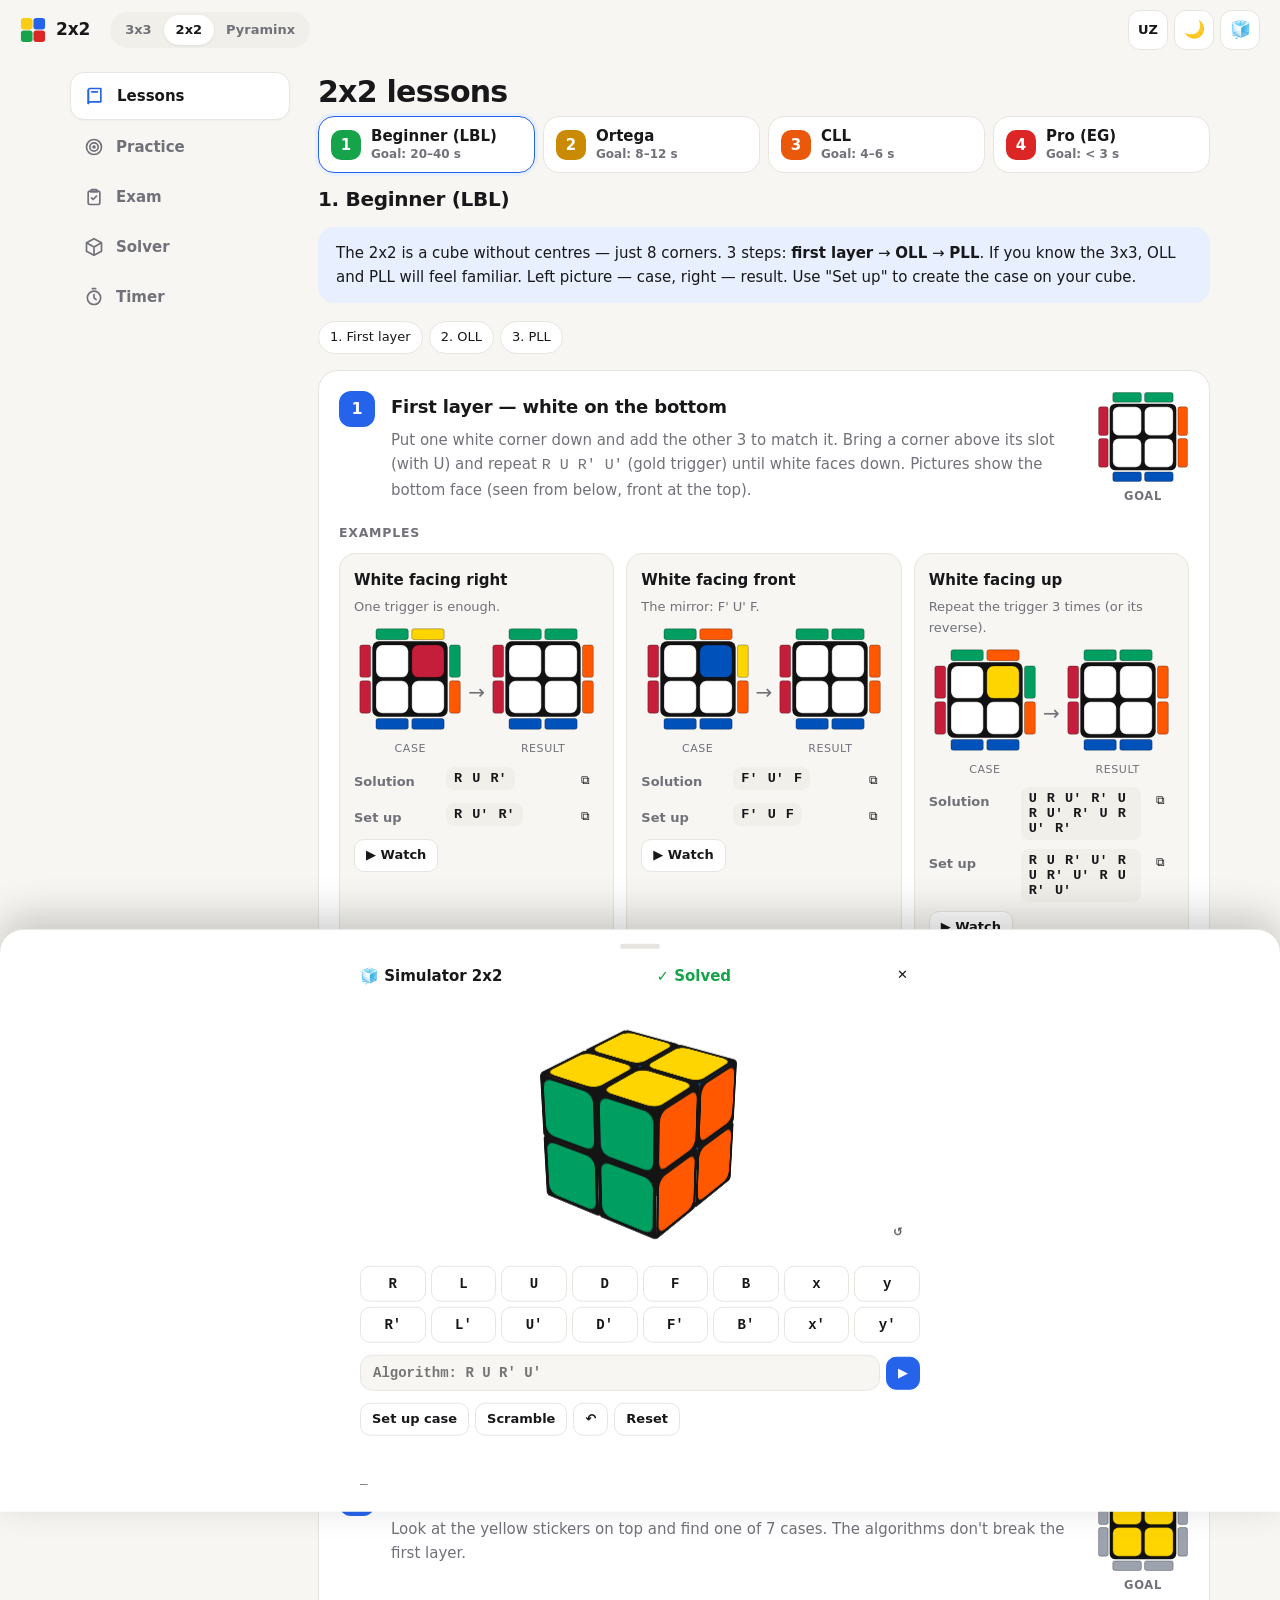
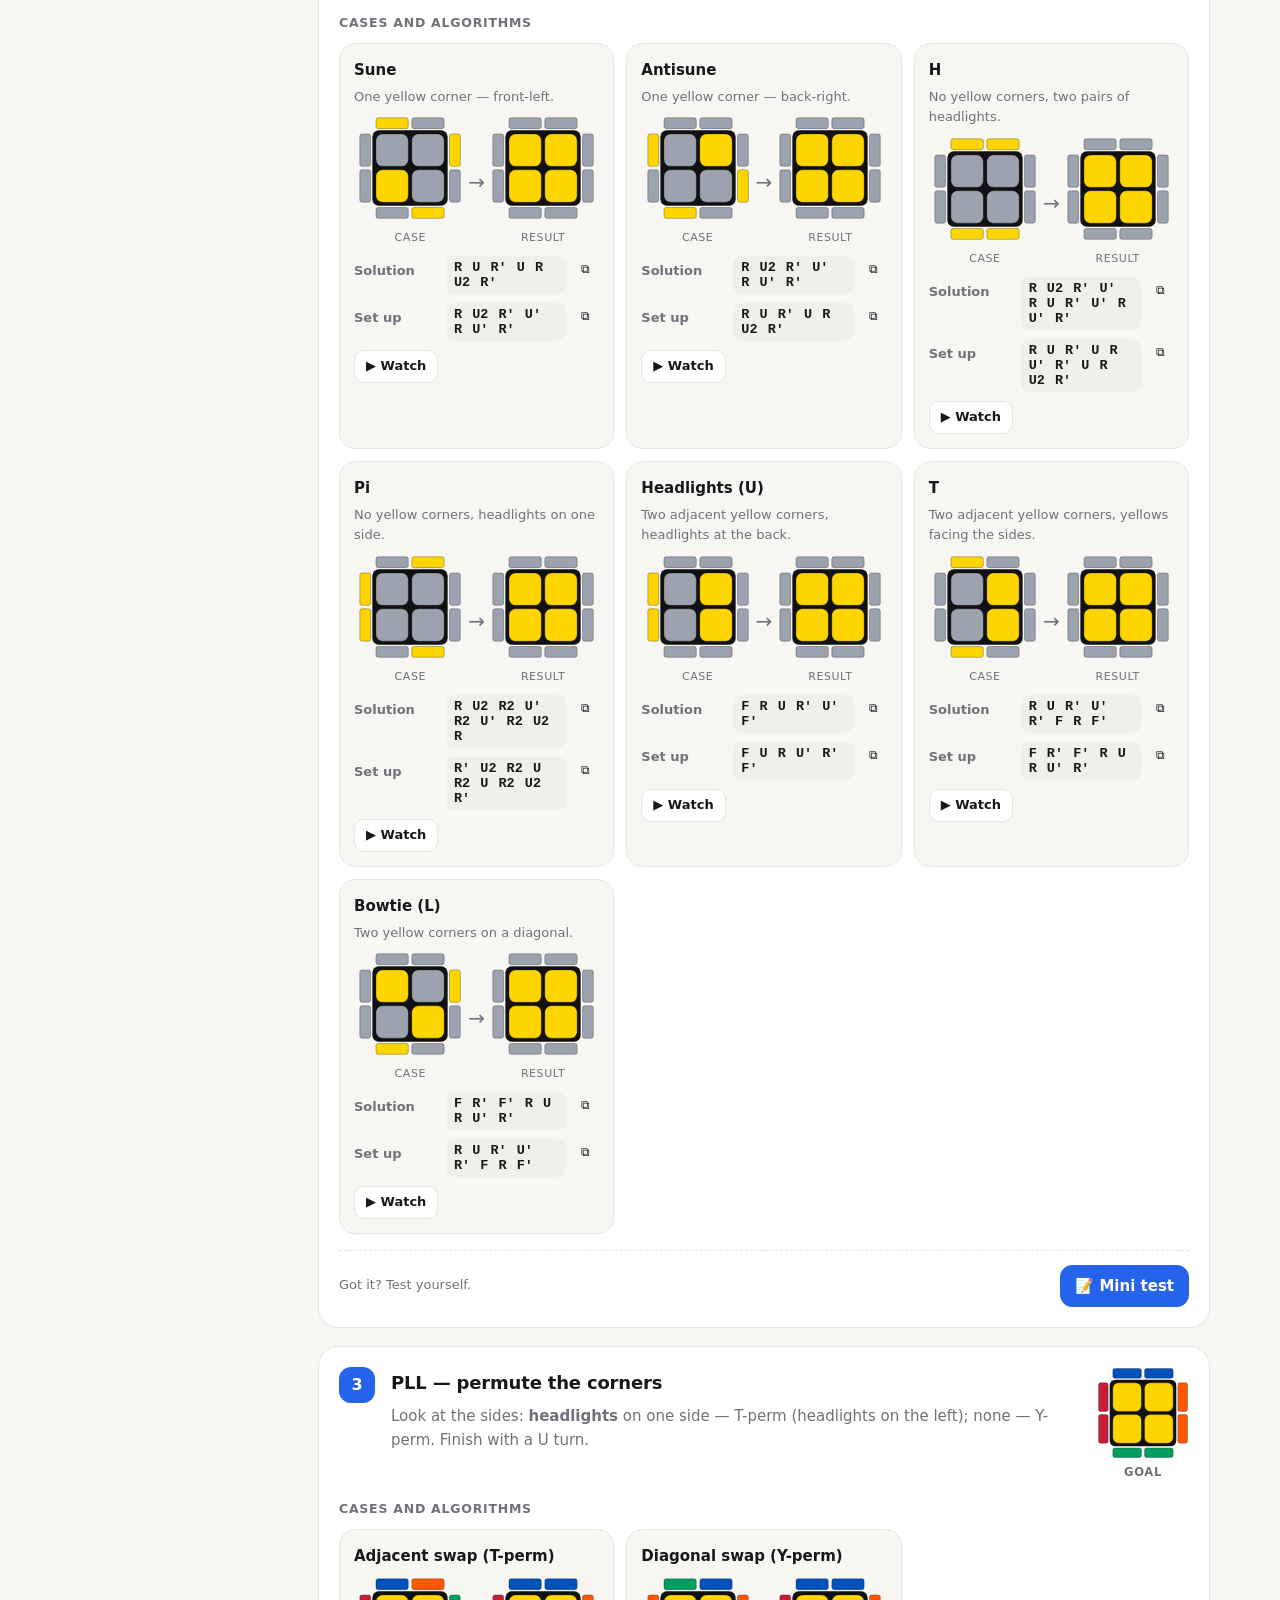
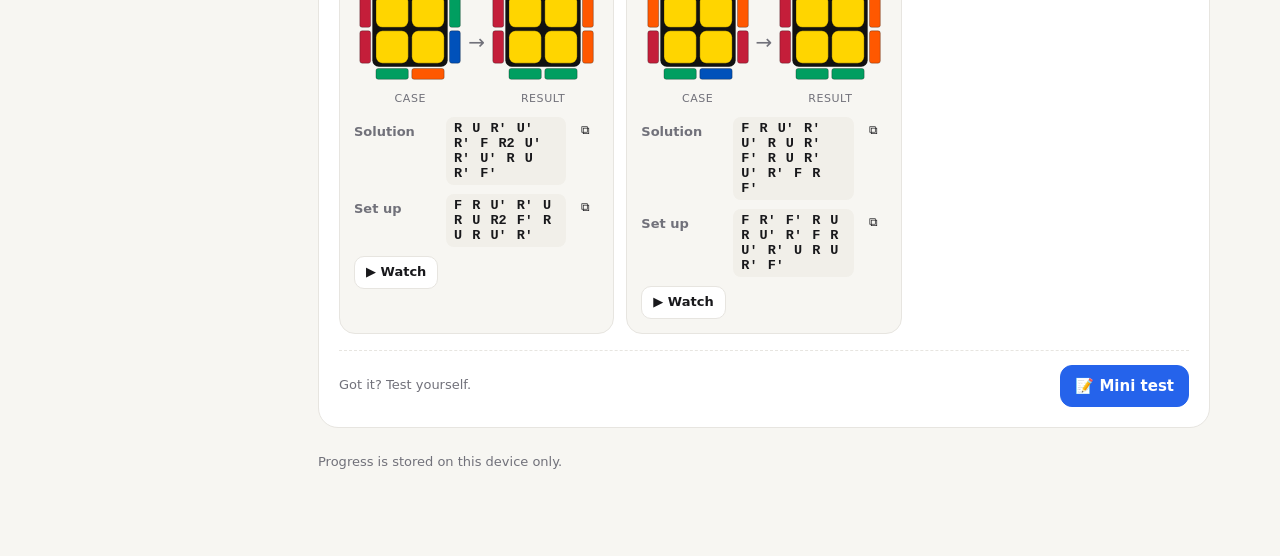
==== 2x2.html @ b39b27b1 "Add files via upload" ====
<!DOCTYPE html>
<html lang="uz">
<head>
<meta charset="utf-8">
<meta name="viewport" content="width=device-width, initial-scale=1, viewport-fit=cover">
<title>2x2 — Speedcubing trener</title>
<meta name="theme-color" content="#f7f6f2">
<link rel="stylesheet" href="css/pyra.css">
<link rel="stylesheet" href="css/learn.css">
<link rel="manifest" href="manifest.json">
<meta name="mobile-web-app-capable" content="yes">
<meta name="apple-mobile-web-app-capable" content="yes">
<meta name="apple-mobile-web-app-title" content="Cube trener">
<link rel="icon" type="image/png" sizes="192x192" href="icons/icon-192.png">
<link rel="apple-touch-icon" href="icons/apple-touch-icon.png">
</head>
<body class="c2">
<div class="topbar">
  <div class="brand"><svg viewBox="0 0 28 28"><rect x="1" y="1" width="12.5" height="12.5" rx="3" fill="#facc15"/><rect x="14.5" y="1" width="12.5" height="12.5" rx="3" fill="#2563eb"/><rect x="1" y="14.5" width="12.5" height="12.5" rx="3" fill="#16a34a"/><rect x="14.5" y="14.5" width="12.5" height="12.5" rx="3" fill="#dc2626"/></svg><span class="nm">2x2</span></div>
  <nav class="switch"><a href="index.html">3x3</a><a href="2x2.html" class="on">2x2</a><a href="pyraminx.html">Pyraminx</a></nav>
  <div class="tools"><button id="langBtn" style="font-size:13px;font-weight:750"></button><button id="thBtn"></button><button id="simBtn">🧊</button></div>
</div>
<div class="layout">
  <nav class="rail" id="rail"></nav>
  <main>
    <section class="view" id="v-lessons"></section>
    <section class="view" id="v-drill"></section>
    <section class="view" id="v-exam"></section>
    <section class="view" id="v-solver"></section>
    <section class="view" id="v-timer"></section>
    <footer id="foot"></footer>
  </main>
</div>
<nav class="pill" id="pill"></nav>
<div class="sheet" id="sheet"></div>
<div class="modal" id="modal"><div class="box" id="mbox"></div></div>
<script src="js/core/core.js"></script>
<script src="js/cube3/model.js"></script>
<script src="js/cube2/solver.js"></script>
<script src="js/cube2/data.js"></script>
<script src="js/core/learn.js"></script>
<script src="js/cube2/lessons.js"></script>
<script src="js/cube2/app.js"></script>
<script>if('serviceWorker' in navigator){window.addEventListener('load',()=>navigator.serviceWorker.register('sw.js').catch(()=>{}));}</script>
</body>
</html>
---- css/pyra.css ----
:root{
  --mono:ui-monospace,SFMono-Regular,Menlo,Consolas,"Liberation Mono",monospace;
  --bg:#f7f6f2; --surface:#ffffff; --ink:#18181b; --muted:#71717a; --line:#e7e5e0; --soft:#f1efe9;
  --accent:#7c3aed; --accent-soft:#f1eafe; --ok:#16a34a; --ok-soft:#e8f7ee; --bad:#dc2626; --bad-soft:#fdecec;
  --lv1:#16a34a; --lv2:#ca8a04; --lv3:#ea580c; --lv4:#dc2626; --r:20px;
}
:root[data-theme=dark]{ --bg:#0f0f12; --surface:#18181c; --ink:#ededf0; --muted:#9a9aa6; --line:#2a2a31; --soft:#222228;
  --accent:#a78bfa; --accent-soft:#251d3a; --ok:#4ade80; --ok-soft:#13261a; --bad:#f87171; --bad-soft:#2c1616; }
*{box-sizing:border-box}
html,body{margin:0;background:var(--bg);color:var(--ink);font:15px/1.6 system-ui,-apple-system,"Segoe UI",Roboto,sans-serif;-webkit-tap-highlight-color:transparent}
a{color:var(--accent)}
button{font:inherit;cursor:pointer;color:var(--ink);background:var(--surface);border:1px solid var(--line);border-radius:12px;padding:8px 14px;font-weight:550}
button:hover{border-color:var(--muted)}
button.pri{background:var(--accent);border-color:var(--accent);color:#fff}
button.ghost{background:transparent;border-color:transparent}
button.sm{padding:5px 11px;font-size:13px;border-radius:10px}
button:disabled{opacity:.45;cursor:default}
code,.alg{font-family:var(--mono)}
.alg{display:inline-block;background:var(--soft);border-radius:10px;padding:5px 10px;font-weight:600;font-size:14px;word-spacing:3px}
.muted{color:var(--muted)}
.row{display:flex;gap:10px;align-items:center;flex-wrap:wrap}
/* ---------- shell ---------- */
.topbar{position:sticky;top:0;z-index:20;display:flex;align-items:center;gap:12px;padding:calc(10px + env(safe-area-inset-top)) 20px 10px;background:color-mix(in srgb,var(--bg) 85%,transparent);backdrop-filter:blur(12px)}
.brand{display:flex;align-items:center;gap:10px;font-weight:750;font-size:17px;letter-spacing:-.01em}
.brand svg{width:26px;height:26px}
.switch{display:inline-flex;background:var(--soft);border-radius:999px;padding:3px;margin-left:8px}
.switch a{padding:5px 12px;border-radius:999px;text-decoration:none;color:var(--muted);font-size:13px;font-weight:650;white-space:nowrap}
.switch a.on{background:var(--surface);color:var(--ink);box-shadow:0 1px 3px rgba(0,0,0,.08)}
.tools{margin-left:auto;display:flex;gap:6px}
.tools button{width:40px;height:40px;padding:0;border-radius:12px;display:flex;align-items:center;justify-content:center;font-size:17px}
.layout{display:grid;grid-template-columns:220px 1fr;gap:28px;max-width:1180px;margin:0 auto;padding:8px 20px 60px}
.rail{position:sticky;top:72px;align-self:start;display:flex;flex-direction:column;gap:4px}
.rail a{display:flex;align-items:center;gap:12px;padding:11px 14px;border-radius:14px;text-decoration:none;color:var(--muted);font-weight:600}
.rail a svg{width:20px;height:20px}
.rail a.on{background:var(--surface);color:var(--ink);box-shadow:0 1px 2px rgba(0,0,0,.04);border:1px solid var(--line)}
.rail a.on svg{color:var(--accent)}
.pill{display:none}
main{min-width:0}
section.view{display:none;animation:fade .2s ease} section.view.on{display:block}
@keyframes fade{from{opacity:0;transform:translateY(4px)}to{opacity:1;transform:none}}
h1{font-size:30px;letter-spacing:-.025em;margin:6px 0 6px;line-height:1.2}
h2{font-size:20px;letter-spacing:-.015em;margin:30px 0 12px}
h3{font-size:16px;margin:0 0 6px}
.lead{color:var(--muted);max-width:640px;margin:0 0 22px}
.card{background:var(--surface);border:1px solid var(--line);border-radius:var(--r);padding:20px}
.grid{display:grid;gap:14px}
.g2{grid-template-columns:repeat(auto-fit,minmax(280px,1fr))}
.g3{grid-template-columns:repeat(auto-fill,minmax(210px,1fr))}
footer{color:var(--muted);font-size:13px;padding:24px 0}
@media (max-width:820px){
  .layout{grid-template-columns:1fr;padding:4px 16px calc(110px + env(safe-area-inset-bottom))}
  .rail{display:none}
  .pill{display:flex;position:fixed;left:50%;transform:translateX(-50%);bottom:calc(14px + env(safe-area-inset-bottom));z-index:30;gap:2px;padding:6px;border-radius:24px;background:color-mix(in srgb,var(--surface) 88%,transparent);backdrop-filter:blur(14px);border:1px solid var(--line);box-shadow:0 8px 28px rgba(0,0,0,.14)}
  .pill a{display:flex;align-items:center;gap:6px;padding:10px 13px;border-radius:18px;color:var(--muted);text-decoration:none;font-weight:650;font-size:13px}
  .pill a svg{width:22px;height:22px}
  .pill a span{display:none}
  .pill a.on{background:var(--accent);color:#fff}
  .pill a.on span{display:inline}
  .switch a{padding:5px 9px}
  .brand .nm{display:none}
  h1{font-size:25px}
  .tools button{width:38px;height:38px}
}
/* ---------- home ---------- */
.hero{display:grid;grid-template-columns:1.1fr 1fr;gap:20px;align-items:center}
@media (max-width:820px){.hero{grid-template-columns:1fr}}
.p3d{width:100%;touch-action:none;cursor:grab;display:flex;align-items:center;justify-content:center}
.p3d svg{width:100%;height:100%}
.levels{display:grid;gap:12px}
.lvl{display:flex;gap:16px;align-items:center;padding:16px 18px;border-radius:var(--r);background:var(--surface);border:1px solid var(--line);cursor:pointer;text-align:left;width:100%}
.lvl:hover{border-color:var(--muted)}
.lvl .dot{width:44px;height:44px;border-radius:14px;display:flex;align-items:center;justify-content:center;font-weight:800;color:#fff;flex:none;font-size:17px}
.lvl .t{font-weight:700}
.lvl .s{color:var(--muted);font-size:13.5px}
.lvl .goal{margin-left:auto;text-align:right;font-size:12.5px;color:var(--muted);white-space:nowrap}
.bar{height:5px;background:var(--soft);border-radius:99px;overflow:hidden;margin-top:6px}
.bar i{display:block;height:100%;border-radius:99px}
.stats{display:flex;gap:26px;flex-wrap:wrap}
.stats b{display:block;font-size:24px;letter-spacing:-.02em}
.stats span{font-size:12px;color:var(--muted);text-transform:uppercase;letter-spacing:.06em}
/* ---------- segmented ---------- */
.seg{display:inline-flex;background:var(--soft);border-radius:14px;padding:4px;gap:2px;margin-bottom:20px;max-width:100%;overflow-x:auto}
.seg button{border:0;background:transparent;border-radius:11px;padding:7px 14px;color:var(--muted);font-weight:650;white-space:nowrap;display:flex;align-items:center;gap:7px}
.seg button.on{background:var(--surface);color:var(--ink);box-shadow:0 1px 3px rgba(0,0,0,.08)}
.seg .d{width:9px;height:9px;border-radius:50%}
/* ---------- lessons ---------- */
.lvhead{display:flex;gap:16px;align-items:flex-start;margin-bottom:8px}
.timeline{position:relative;margin:8px 0 0;padding:0;list-style:none}
.timeline li{position:relative;padding:0 0 22px 46px}
.timeline li::before{content:'';position:absolute;left:15px;top:30px;bottom:0;width:2px;background:var(--line)}
.timeline li:last-child::before{display:none}
.timeline .n{position:absolute;left:0;top:0;width:32px;height:32px;border-radius:50%;background:var(--accent-soft);color:var(--accent);font-weight:800;display:flex;align-items:center;justify-content:center;font-size:14px}
.timeline h3{margin-top:4px}
.timeline p{margin:4px 0;color:var(--muted)}
.case{display:flex;flex-direction:column;gap:8px;padding:16px}
.case .pic{display:flex;justify-content:center}
.case .nm{font-weight:700}
.algrow{display:flex;gap:6px;align-items:flex-start}
.chiprow{display:flex;gap:6px;flex-wrap:wrap}
.chip{display:inline-flex;align-items:center;gap:6px;border:1px solid var(--line);border-radius:999px;padding:5px 12px;font-size:13.5px;cursor:pointer;background:var(--surface);user-select:none}
.chip.on{border-color:var(--accent);background:var(--accent-soft);color:var(--ink)}
.chip input{display:none}
.note{background:var(--accent-soft);border-radius:14px;padding:12px 16px;margin:14px 0}
.tbl{width:100%;border-collapse:collapse;font-size:14px}
.tbl td,.tbl th{padding:8px 6px;border-bottom:1px solid var(--line);text-align:left}
.tbl th{font-size:12px;color:var(--muted);text-transform:uppercase;letter-spacing:.05em}
.tbl td:first-child{font:700 15px var(--mono);white-space:nowrap}
/* ---------- drill ---------- */
.stage{display:flex;flex-direction:column;align-items:center;gap:14px;padding:26px}
.answers{display:grid;grid-template-columns:repeat(auto-fill,minmax(140px,1fr));gap:8px;width:100%}
.answers button{padding:12px 8px;font-size:13.5px}
.answers .right{background:var(--ok-soft);border-color:var(--ok);color:var(--ok)}
.answers .wrong{background:var(--bad-soft);border-color:var(--bad);color:var(--bad)}
.verdict{font-weight:750;font-size:17px}
.ok{color:var(--ok)} .no{color:var(--bad)}
/* ---------- solver ---------- */
.netin svg{max-width:100%;height:auto}
.netin polygon.hit{cursor:pointer}
.palette{display:flex;gap:10px;justify-content:center}
.palette button{width:48px;height:48px;border-radius:14px;padding:0;border:2px solid rgba(0,0,0,.15)}
.palette button.on{outline:3px solid var(--accent);outline-offset:2px}
.steps .st{display:flex;gap:12px;padding:10px;border-radius:12px;cursor:pointer}
.steps .st.cur{background:var(--accent-soft)}
.steps .num{flex:none;width:26px;height:26px;border-radius:50%;background:var(--soft);display:flex;align-items:center;justify-content:center;font-size:12px;font-weight:800}
.steps .st.cur .num{background:var(--accent);color:#fff}
.tokens{display:flex;flex-wrap:wrap;gap:4px;justify-content:center}
.tokens span{font:600 15px var(--mono);padding:4px 8px;border-radius:8px;background:var(--soft)}
.tokens span.done{opacity:.4} .tokens span.cur{background:var(--accent);color:#fff}
.err{background:var(--bad-soft);color:var(--bad);border-radius:12px;padding:10px 14px}
/* ---------- timer ---------- */
.timer{user-select:none;-webkit-user-select:none;touch-action:none;text-align:center;padding:54px 10px;border-radius:var(--r);background:var(--surface);border:1px solid var(--line)}
.timer .t{font:750 clamp(60px,14vw,120px)/1 var(--mono);letter-spacing:-.04em}
.timer.ready .t{color:var(--ok)} .timer.hold .t{color:var(--bad)} .timer.insp .t{color:var(--accent)}
.scr{font:650 clamp(17px,2.6vw,22px)/1.5 var(--mono);text-align:center;word-spacing:5px}
.times{max-height:320px;overflow:auto}
/* ---------- sheet (simulator) ---------- */
.sheet{position:fixed;inset:auto 0 0 0;z-index:50;background:var(--surface);border-top:1px solid var(--line);border-radius:24px 24px 0 0;box-shadow:0 -12px 40px rgba(0,0,0,.2);transform:translateY(105%);transition:transform .28s ease;max-height:86vh;overflow:auto;padding:14px 18px calc(20px + env(safe-area-inset-bottom))}
.sheet.on{transform:none}
.sheet .grab{width:40px;height:5px;border-radius:9px;background:var(--line);margin:0 auto 10px}
.sheet .inner{max-width:560px;margin:0 auto;display:flex;flex-direction:column;gap:12px}
.mg{display:grid;grid-template-columns:repeat(8,1fr);gap:5px}
.mg button{padding:9px 0;font:650 14px var(--mono);border-radius:10px}
input.txt{flex:1;min-width:0;font:600 14px var(--mono);padding:9px 12px;border-radius:12px;border:1px solid var(--line);background:var(--bg);color:var(--ink)}
.modal{position:fixed;inset:0;background:rgba(0,0,0,.45);display:none;align-items:center;justify-content:center;z-index:60;padding:16px}
.modal.on{display:flex}
.modal .box{background:var(--surface);border-radius:var(--r);max-width:520px;width:100%;padding:20px;max-height:92vh;overflow:auto}
input[type=range]{accent-color:var(--accent);width:180px}
select{font:inherit;padding:8px 12px;border-radius:12px;border:1px solid var(--line);background:var(--surface);color:var(--ink);max-width:100%}
.metro{display:flex;gap:6px;justify-content:center;flex-wrap:wrap}
.metro span{font:700 22px var(--mono);padding:6px 11px;border-radius:10px;background:var(--soft)}
.metro span.cur{background:var(--accent);color:#fff}
.lvl .bar{display:block}
.lvl .s{display:block}
.steps .alg{display:table}
.pill a span{white-space:nowrap}
@media (max-width:820px){
  .lvl .s{display:none}
  .lvl{padding:14px}
}
/* shared 3D cube (2x2) */
.scene{flex:none;perspective:900px;display:flex;align-items:center;justify-content:center;touch-action:none;cursor:grab;border-radius:16px;position:relative}
.cube3d{position:relative;width:0;height:0;transform-style:preserve-3d}
.cubie{position:absolute;left:0;top:0;width:0;height:0;transform-style:preserve-3d}
.face{position:absolute;left:calc(var(--cs) / -2);top:calc(var(--cs) / -2);width:var(--cs);height:var(--cs);background:#141414;border-radius:4px}
.face.st::after{content:'';position:absolute;inset:calc(var(--cs) * .06);border-radius:calc(var(--cs) * .14);background:var(--c)}
.scene .vbtn{position:absolute;right:8px;bottom:8px;padding:3px 8px;font-size:12px;opacity:.7}
body.c2{--accent:#2563eb;--accent-soft:#e8effe}
:root[data-theme=dark] body.c2{--accent:#60a5fa;--accent-soft:#16233b}
/* level picker (lessons) */
.lvpick{display:grid;grid-template-columns:repeat(auto-fit,minmax(170px,1fr));gap:8px;margin:0 0 10px}
.lvpick button{display:flex;align-items:center;gap:10px;padding:10px 12px;border-radius:16px;text-align:left;background:var(--surface);border:1px solid var(--line)}
.lvpick button.on{border-color:var(--accent);box-shadow:0 0 0 3px var(--accent-soft)}
.lvpick .dot{width:30px;height:30px;border-radius:10px;color:#fff;font-weight:800;display:flex;align-items:center;justify-content:center;flex:none}
.lvpick .tx{display:flex;flex-direction:column;line-height:1.3}
.lvpick small{color:var(--muted);font-size:12px}
@media (max-width:820px){.lvpick{grid-template-columns:1fr 1fr}}
---- css/learn.css ----
/* ===== Shared lesson cards + exam (works with style.css and pyra.css variables) ===== */
.lsteps{display:flex;flex-direction:column;gap:18px;counter-reset:ls}
.lstep{background:var(--surface,var(--panel));border:1px solid var(--line);border-radius:20px;padding:20px;scroll-margin-top:90px}
.lhead{display:grid;grid-template-columns:auto 1fr auto;gap:16px;align-items:start}
.lnum{width:36px;height:36px;border-radius:12px;background:var(--accent);color:#fff;font-weight:800;display:flex;align-items:center;justify-content:center;font-size:16px}
.lhead h3{margin:2px 0 6px;font-size:18px;letter-spacing:-.01em}
.lhead p{margin:0;color:var(--muted);line-height:1.6}
.lgoal{text-align:center;font-size:11.5px;color:var(--muted);text-transform:uppercase;letter-spacing:.06em;font-weight:700}
.lgoal svg{display:block;margin:0 auto 4px}
@media (max-width:640px){.lhead{grid-template-columns:auto 1fr}.lgoal{grid-column:1/-1;display:flex;align-items:center;gap:12px;justify-content:flex-start;text-align:left}.lgoal svg{margin:0}}
.lsub{margin:18px 0 10px;font-size:12.5px;font-weight:750;text-transform:uppercase;letter-spacing:.06em;color:var(--muted)}
.lcases{display:grid;grid-template-columns:repeat(auto-fill,minmax(250px,1fr));gap:12px}
.lcase{border:1px solid var(--line);border-radius:16px;padding:14px;display:flex;flex-direction:column;gap:9px;background:var(--bg)}
.lcase .nm{font-weight:700}
.lcase .hint{font-size:13px;color:var(--muted);margin-top:-4px}
.ba{display:flex;align-items:center;justify-content:center;gap:6px}
.ba .arr{color:var(--muted);font-size:20px;font-weight:300}
.ba figure{margin:0;text-align:center}
.ba figcaption{font-size:11px;color:var(--muted);text-transform:uppercase;letter-spacing:.05em;margin-top:2px}
.lrow{display:grid;grid-template-columns:86px 1fr auto;gap:6px;align-items:start;font-size:13px}
.lrow .k{color:var(--muted);padding-top:5px;font-weight:600}
.lrow code{font:600 13.5px var(--mono);background:var(--soft,var(--code));border-radius:8px;padding:4px 8px;display:inline-block;word-spacing:2px}
.lrow .cp{padding:3px 8px;font-size:12px;min-height:0;border-radius:8px}
.lbtns{display:flex;gap:6px;flex-wrap:wrap}
.lbtns button{padding:5px 11px;font-size:13px;border-radius:10px;min-height:0}
.lfoot{margin-top:16px;display:flex;justify-content:space-between;align-items:center;gap:10px;flex-wrap:wrap;border-top:1px dashed var(--line);padding-top:14px}
.lfoot .muted{font-size:13px}
.lnav{display:flex;gap:6px;flex-wrap:wrap;margin:0 0 16px}
.lnav a{font-size:13px;padding:5px 11px;border-radius:999px;border:1px solid var(--line);text-decoration:none;color:var(--ink);background:var(--surface,var(--panel))}
.lintro{background:var(--accent-soft);border-radius:16px;padding:14px 18px;margin:0 0 18px;line-height:1.6}
.badge{display:inline-flex;align-items:center;gap:4px;font-size:11.5px;font-weight:750;border-radius:999px;padding:2px 8px;background:var(--ok-soft);color:var(--ok)}
/* modal player */
.lmodal{position:fixed;inset:0;background:rgba(0,0,0,.45);display:none;align-items:center;justify-content:center;z-index:70;padding:16px}
.lmodal.on{display:flex}
.lmodal .box{background:var(--surface,var(--panel));border-radius:20px;max-width:520px;width:100%;padding:20px;max-height:92vh;overflow:auto}
.ltok{display:flex;flex-wrap:wrap;gap:4px;justify-content:center}
.ltok span{font:600 15px var(--mono);padding:4px 8px;border-radius:8px;background:var(--soft,var(--code))}
.ltok span.done{opacity:.4}.ltok span.cur{background:var(--accent);color:#fff}
.ltok span.sep{background:transparent;color:var(--muted);padding:4px 2px}
/* ===== exam ===== */
.xhome{display:grid;gap:14px}
.xlvl{background:var(--surface,var(--panel));border:1px solid var(--line);border-radius:20px;padding:18px;display:flex;flex-direction:column;gap:12px}
.xlvl .top{display:flex;align-items:center;gap:12px;flex-wrap:wrap}
.xlvl h3{margin:0;font-size:17px}
.xlvl .score{margin-left:auto;text-align:right;font-size:12.5px;color:var(--muted)}
.xlvl .score b{display:block;font-size:20px;color:var(--ink)}
.xmini{display:flex;gap:6px;flex-wrap:wrap}
.xmini button{font-size:13px;padding:5px 11px;border-radius:10px;min-height:0}
.xrun{background:var(--surface,var(--panel));border:1px solid var(--line);border-radius:20px;padding:20px;max-width:760px}
.xprog{display:flex;gap:4px;margin-bottom:16px}
.xprog i{flex:1;height:6px;border-radius:99px;background:var(--line)}
.xprog i.ok{background:var(--ok)} .xprog i.half{background:#eab308} .xprog i.no{background:var(--bad)} .xprog i.cur{background:var(--accent)}
.xq{display:flex;flex-direction:column;gap:14px}
.xq .kind{font-size:12px;font-weight:750;text-transform:uppercase;letter-spacing:.06em;color:var(--accent)}
.xq h3{margin:0;font-size:19px}
.xpic{display:flex;justify-content:center}
.xopts{display:grid;grid-template-columns:repeat(auto-fit,minmax(220px,1fr));gap:8px}
.xopts button{text-align:left;padding:12px 14px;border-radius:14px;font-size:14px;min-height:0}
.xopts button code{font:600 14px var(--mono)}
.xopts .right{background:var(--ok-soft);border-color:var(--ok);color:var(--ok)}
.xopts .wrong{background:var(--bad-soft);border-color:var(--bad);color:var(--bad)}
.xmoves{display:grid;grid-template-columns:repeat(auto-fill,minmax(46px,1fr));gap:5px}
.xmoves button{padding:8px 0;font:650 14px var(--mono);border-radius:10px;min-height:0}
.xin{display:flex;gap:6px}
.xin input{flex:1;min-width:0;font:600 14px var(--mono);padding:9px 12px;border-radius:12px;border:1px solid var(--line);background:var(--bg);color:var(--ink)}
.xmsg{min-height:22px;font-weight:650}
.xmsg.ok{color:var(--ok)} .xmsg.no{color:var(--bad)}
.xsol{background:var(--accent-soft);border-radius:14px;padding:12px 14px;font-size:14px}
.xsol code{font:650 14px var(--mono)}
.xbar{display:flex;gap:8px;flex-wrap:wrap;align-items:center}
.xbar .sp{flex:1}
.xtimer{font:750 44px/1 var(--mono);text-align:center;letter-spacing:-.03em}
.xres{display:flex;flex-direction:column;gap:14px}
.xbig{font:800 54px/1 var(--mono);letter-spacing:-.04em}
.xlist .it{display:flex;gap:10px;align-items:flex-start;padding:10px 0;border-top:1px solid var(--line)}
.xlist .ic{flex:none;width:24px;height:24px;border-radius:50%;display:flex;align-items:center;justify-content:center;font-size:13px;font-weight:800;color:#fff}
@media (max-width:640px){.lhead p,.lhead>div>div{margin-left:-52px}.lstep{padding:16px}}

.lpbar{display:flex;gap:10px;justify-content:center;align-items:center;margin-top:14px}
.lpb{width:46px;height:46px;min-height:0;padding:0;border-radius:14px;display:inline-flex;align-items:center;justify-content:center;flex:none;font-size:16px}
.lpb svg{width:18px;height:18px}
.lpb.big{width:58px;height:58px;border-radius:50%}
.lpb.big svg{width:24px;height:24px}
.lpb.pri{background:var(--accent);color:#fff;border-color:var(--accent)}
.lpb.ghost{width:38px;height:38px}
.lorient{display:block;line-height:1.7;font-size:13px;color:var(--muted);background:var(--soft,var(--code));border-radius:10px;padding:5px 10px;margin:2px 0 8px}
.lorient i{display:inline-block;width:12px;height:12px;border-radius:3px;border:1px solid rgba(0,0,0,.3);vertical-align:-1px}
.xhint{border:1px solid color-mix(in srgb,#f5b301 50%,var(--line));background:color-mix(in srgb,#f5b301 10%,transparent);border-radius:14px;padding:12px 14px;margin:10px 0;display:flex;flex-direction:column;gap:6px}

.pp3{position:relative;display:inline-block;line-height:0}
.pnetbtn{position:absolute;right:-6px;bottom:-4px;width:30px;height:30px;min-height:0;padding:0;border-radius:10px;display:flex;align-items:center;justify-content:center;background:var(--surface,var(--panel));border:1px solid var(--line);color:var(--muted);box-shadow:0 1px 3px rgba(0,0,0,.12)}
.pnetbtn svg{width:16px;height:16px}.pnetbtn:hover{color:var(--accent)}
#pnetm{z-index:80}
.pswitch a.ld,.switch a.ld{opacity:.75}
.pswitch a.ld::after,.switch a.ld::after{content:"";display:inline-block;width:10px;height:10px;margin-left:6px;border:2px solid currentColor;border-right-color:transparent;border-radius:50%;animation:lspin .6s linear infinite;vertical-align:-1px}
@keyframes lspin{to{transform:rotate(360deg)}}
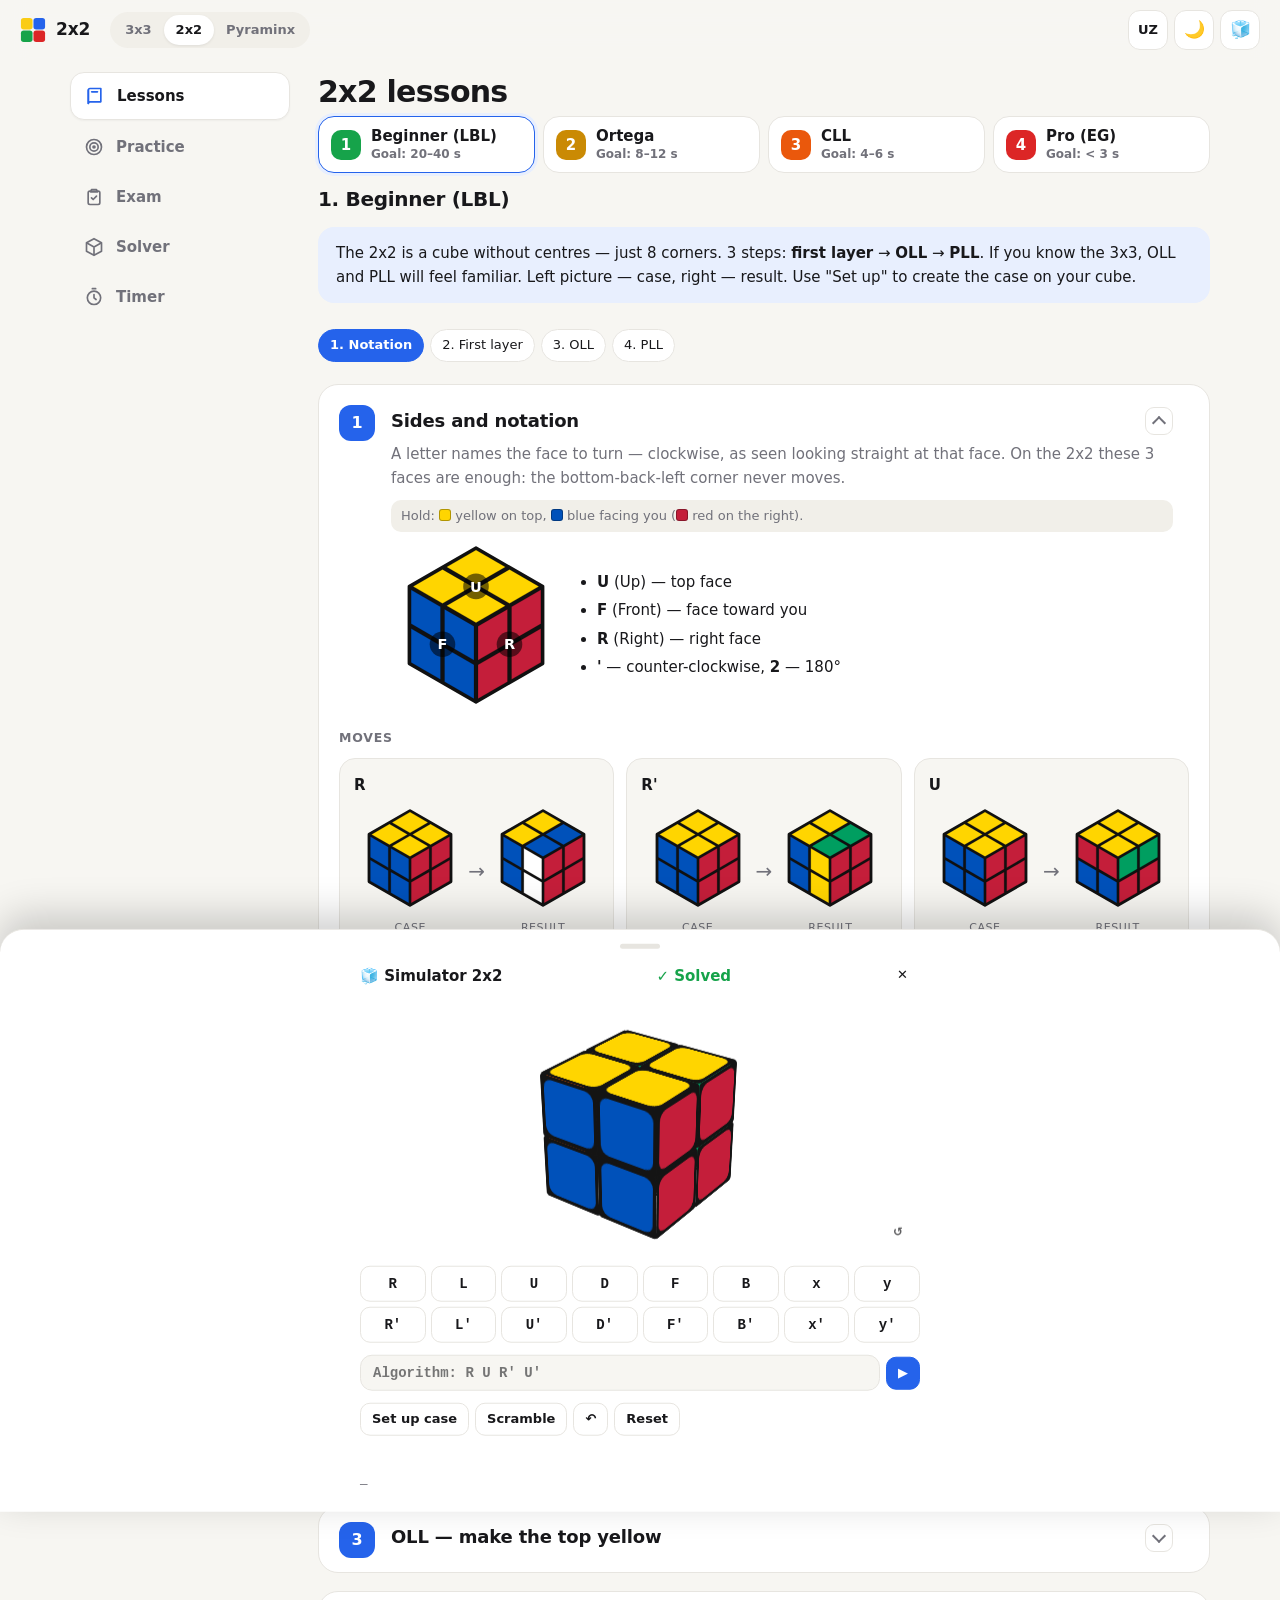
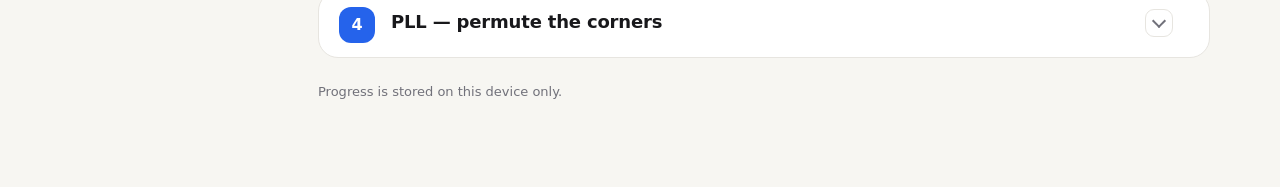
==== commit c10589b9: "v20" ====
--- a/2x2.html
+++ b/2x2.html
@@ -38,6 +38,7 @@
 <script src="js/cube3/model.js"></script>
 <script src="js/cube2/solver.js"></script>
 <script src="js/cube2/data.js"></script>
+<script src="js/core/glossary.js"></script>
 <script src="js/core/learn.js"></script>
 <script src="js/cube2/lessons.js"></script>
 <script src="js/cube2/app.js"></script>
--- a/css/pyra.css
+++ b/css/pyra.css
@@ -174,3 +174,11 @@
 .lvpick .tx{display:flex;flex-direction:column;line-height:1.3}
 .lvpick small{color:var(--muted);font-size:12px}
 @media (max-width:820px){.lvpick{grid-template-columns:1fr 1fr}}
+
+:root{--gray:#c9c9c9}:root[data-theme=dark]{--gray:#55555c}
+
+@media (max-width:820px){
+  .pill{backdrop-filter:blur(16px) saturate(1.4);box-shadow:0 10px 30px rgba(0,0,0,.16);border-radius:26px}
+  .pill a{border-radius:20px;transition:background .2s,color .2s}
+  .pill a.on{background:linear-gradient(135deg,var(--accent),color-mix(in srgb,var(--accent) 75%,#000));box-shadow:0 4px 14px color-mix(in srgb,var(--accent) 40%,transparent)}
+}
--- a/css/learn.css
+++ b/css/learn.css
@@ -94,3 +94,51 @@
 .pswitch a.ld,.switch a.ld{opacity:.75}
 .pswitch a.ld::after,.switch a.ld::after{content:"";display:inline-block;width:10px;height:10px;margin-left:6px;border:2px solid currentColor;border-right-color:transparent;border-radius:50%;animation:lspin .6s linear infinite;vertical-align:-1px}
 @keyframes lspin{to{transform:rotate(360deg)}}
+
+.tipsfig{display:flex;align-items:center;gap:18px;flex-wrap:wrap;margin-top:8px}
+.tipsfig ul{margin:0;padding-left:18px;line-height:1.9;color:var(--ink)}
+/* hold box, groups, terms, glossary */
+.lhold{border:1px solid color-mix(in srgb,var(--accent) 45%,var(--line));background:color-mix(in srgb,var(--accent) 8%,var(--surface,var(--panel)));border-radius:18px;padding:12px 16px;margin:4px 0 14px}
+.lhold-in{display:flex;align-items:center;gap:16px;flex-wrap:wrap}
+.lhold-in>div{flex:1;min-width:200px}.lhold-in p{margin:6px 0 0;font-size:14px;line-height:1.5}
+.lhold .tipsfig{margin:0}
+.lvnote{font-size:12.5px;font-weight:600;color:var(--accent);margin:-2px 0 6px}
+.lgtext{margin:-4px 0 10px;color:var(--muted);font-size:14px;line-height:1.55}
+.lstar{color:#f5b301}
+.lterm{all:unset;cursor:pointer;color:inherit;font:inherit;border-bottom:1.5px dotted var(--accent);line-height:1.2}
+.lterm:hover{color:var(--accent)}
+.gchips{display:flex;flex-wrap:wrap;gap:8px}
+.gchips .lterm{border:1px solid var(--line);border-radius:999px;padding:7px 13px;background:var(--surface,var(--panel));font-size:14px;font-weight:600}
+.gchips .lterm:hover{border-color:var(--accent)}
+.gfigs{display:flex;align-items:center;justify-content:center;gap:8px;flex-wrap:wrap}
+.gfig{margin:0;text-align:center}.gfig figcaption{font-size:12.5px;color:var(--muted)}
+.garr{font-size:24px;color:var(--muted)}
+.gleg{font-size:13px;color:var(--muted);margin:8px 0 0}
+#gmodal{z-index:85}
+/* sticky step nav + collapsible steps */
+.lnav{position:sticky;top:var(--lstick,60px);z-index:8;flex-wrap:nowrap;overflow-x:auto;scrollbar-width:none;margin:0 -4px 14px;padding:8px 4px;background:color-mix(in srgb,var(--bg) 92%,transparent);backdrop-filter:blur(10px)}
+.lnav::-webkit-scrollbar{display:none}
+.lnav a{flex:none;white-space:nowrap;transition:background .2s,color .2s,border-color .2s}
+.lnav a.on{background:var(--accent);border-color:var(--accent);color:#fff;font-weight:700}
+.lstep .lhead{cursor:pointer}
+.lstep h3{display:flex;align-items:center;justify-content:space-between;gap:10px}
+.lchev{flex:none;width:28px;height:28px;border-radius:9px;border:1px solid var(--line);display:inline-flex;align-items:center;justify-content:center;transition:transform .2s}
+.lchev::before{content:"";width:8px;height:8px;border-right:2px solid var(--muted);border-bottom:2px solid var(--muted);transform:translateY(-2px) rotate(45deg)}
+.lstep:not(.closed) .lchev{transform:rotate(180deg)}
+.lstep.closed{padding-top:14px;padding-bottom:14px}
+.lstep.closed .lbody,.lstep.closed .lhead p,.lstep.closed .lextra,.lstep.closed .lgoal{display:none}
+.lstep.closed .lhead{align-items:center}
+.lstep.closed:hover{border-color:color-mix(in srgb,var(--accent) 40%,var(--line))}
+.lsticky{position:sticky;top:var(--lstick,60px);z-index:8;margin:0 -4px 14px;padding:6px 4px 8px;background:color-mix(in srgb,var(--bg) 92%,transparent);backdrop-filter:blur(10px)}
+.lsticky .lnav{position:static;margin:0;padding:2px 0 0;background:none;backdrop-filter:none}
+.lmeth{display:grid;grid-template-columns:repeat(3,1fr);gap:4px;padding:4px;border-radius:14px;background:var(--soft,var(--code));margin-bottom:8px}
+.lmeth button{min-height:0;border:0;border-radius:11px;padding:7px 6px;background:transparent;display:flex;flex-direction:column;align-items:center;gap:1px;color:var(--muted);line-height:1.2}
+.lmeth button b{font-size:14px;color:var(--ink)}.lmeth button small{font-size:11.5px}
+.lmeth button.on{background:var(--surface,var(--panel));box-shadow:0 1px 4px rgba(0,0,0,.12)}
+.lmeth button.on b{color:var(--accent)}
+.lchunks{display:flex;flex-wrap:wrap;align-items:center;gap:5px}
+.lchunks span{border-radius:8px;padding:3px 9px;font-weight:700;font-size:14px}
+.lchunks .alg{background:var(--accent);color:#fff}
+.lchunks .auf{background:var(--soft,var(--code));color:var(--ink);font-family:ui-monospace,monospace}
+.lchunks i{font-style:normal;color:var(--muted)}
+.lrow.lfull .k,.lrow.lfull code{font-size:12px;opacity:.85}
